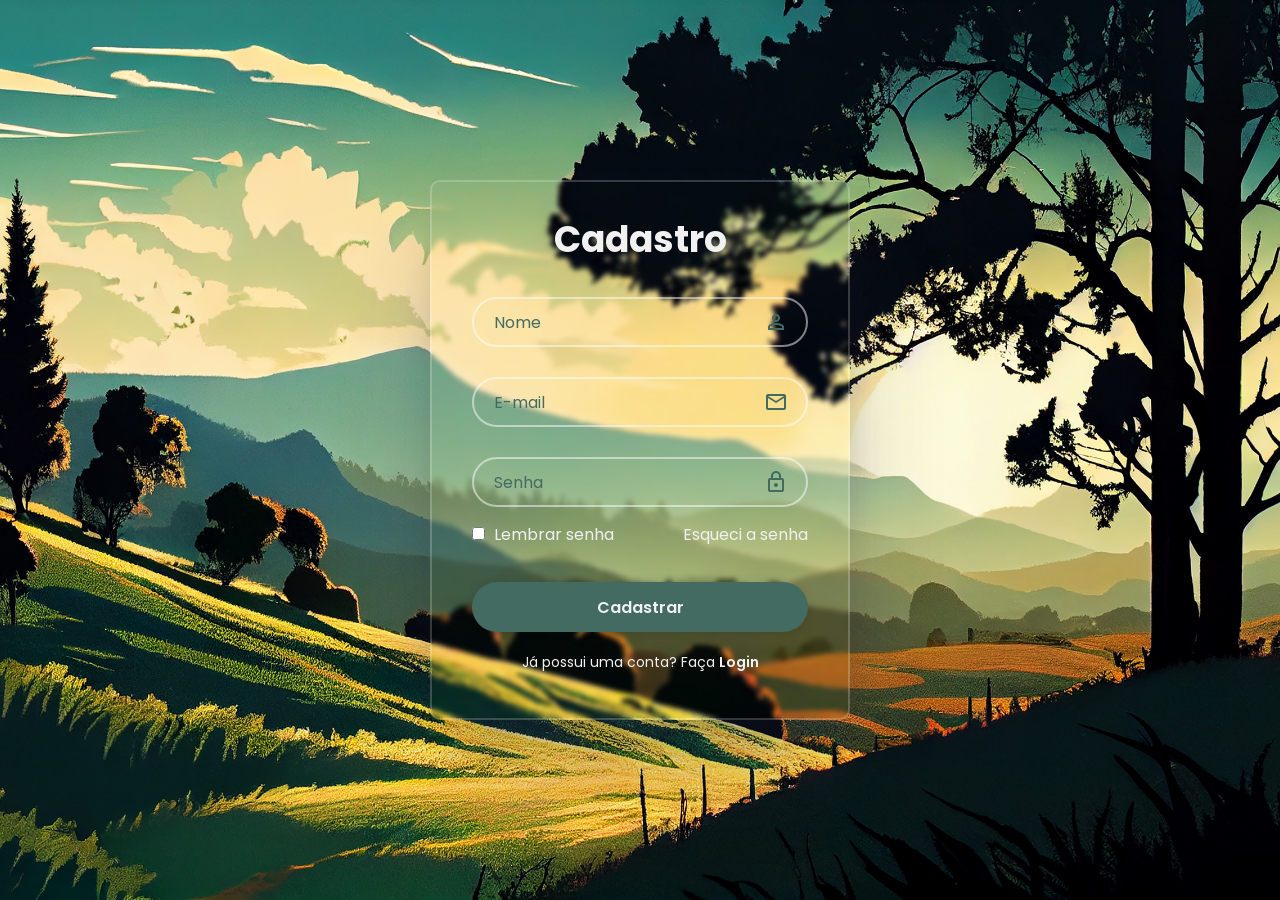
==== app/templates/register.html @ cfd6225f "feat: criação da tela e rota de cadastro, organização da estrutura do projeto e configuração do supa" ====
<!DOCTYPE html>
<html lang="pt-br">
<head>
    <meta charset="UTF-8">
    <meta name="viewport" content="width=device-width, initial-scale=1.0">
    <link href="https://fonts.googleapis.com/css2?family=Material+Symbols+Outlined:opsz,wght,FILL,GRAD@20..48,100..700,0..1,-50..200" rel="stylesheet">
    <link rel="stylesheet" href="../static/css/style.css">
    
    <title>Cadastro</title>
</head>
<body>
    <main class="container">
        <form method="POST">
            <h1>Cadastro</h1>
            <div class="input-box">
                <input placeholder="Nome" type="text" name="nome_usuario">
                <span class="material-symbols-outlined">person</span>
            </div>
            <div class="input-box">
                <input placeholder="E-mail" type="email" name="email">
                <span class="material-symbols-outlined">mail</span>
            </div>
            <div class="input-box">
                <input id="senha" placeholder="Senha" type="password"  name="password">
                <span id="toggleSenha" class="material-symbols-outlined">lock</span>
            </div>

            <div class="remember-forgot">
                <label>
                    <input type="checkbox">
                    Lembrar senha
                </label>
                <a href="#">Esqueci a senha</a>
            </div>

            <button type="submit" class="button-submit">Cadastrar</button>

            <div class="link">
                <p>Já possui uma conta? Faça <a href="{{ url_for('home') }}">Login</a></p>
            </div>
        </form>
    </main>
    
    <script src="../static/js/script.js"></script>
</body>
</html>
---- app/static/css/style.css ----
@import url('https://fonts.googleapis.com/css2?family=Poppins:ital,wght@0,100;0,200;0,300;0,400;0,500;0,600;0,700;0,800;0,900;1,100;1,200;1,300;1,400;1,500;1,600;1,700;1,800;1,900&display=swap');

*{
    margin: 0;
    padding: 0;
    box-sizing: border-box;
    font-family: 'Poppins', sans-serif;
}

body{
    display: flex;
    justify-content: center;
    align-items: center;
    min-height: 100vh;
    background: url('../img/background.jpg');
    background-size: cover;
    background-position: center;
}

.container{
    width: 420px;
    background-color: transparent;
    border: 2px solid rgba(255, 255, 255, .2);
    border-radius: 10px;
    color: #f1f1f1;
    padding: 30px 40px;
    box-shadow: rgba(50, 50, 93, 0.3) 0px 50px 100px -20px, rgba(0, 0, 0, 0.3) 0px 30px 60px -30px;
    backdrop-filter: blur(2.5px);
}

.container h1{
    font-size: 36px;
    text-align: center;

}

.input-box{
    position: relative;
    width: 100%;
    height: 50px;
    margin: 30px 0px;
}

.input-box input{
    width: 100%;
    height: 100%;
    background-color: transparent;
    border: 2px solid rgba(255, 255, 255, 0.5);
    border-radius: 40px;
    outline: none;
    font-size: 16px;
    color: rgb(67, 107, 98);
    padding: 20px 45px 20px 20px;
}

.input-box input::placeholder{
    color: rgb(67, 107, 98);
}

.input-box span{
    position: absolute;
    right: 20px;
    top: 50%;
    transform: translateY(-50%);
    font: 20px;
    color: rgb(67, 107, 98);
    cursor: pointer;

}

input[type="password"]::-ms-reveal {
  display: none;
}

input[type="password"]::-webkit-credentials-auto-fill-button,
input[type="password"]::-webkit-textfield-decoration-container {
  display: none;
}

.remember-forgot{
    display: flex;
    justify-content: space-between;
    margin: -15px 0 15px;

}

.remember-forgot label input{
    accent-color: #f1f1f1;
    margin-right: 5px;

}

.remember-forgot a{
    text-decoration: none;
    color: #f1f1f1;

}

.remember-forgot a:hover{
    text-decoration: underline;
}

.button-submit{
    width: 100%;
    height: 50px;
    background-color: rgb(67, 107, 98);
    border: none;
    border-radius: 40px;
    cursor: pointer;
    font-size: 16px;
    color: #f1f1f1;
    font-weight: 600;
    box-shadow: 0 0 10px rgba(0, 0, 0, .1);
    margin-top: 20px
}

.button-submit:hover{
    background-color: transparent;
    border: 2px solid rgba(255, 255, 255, .2);
    color:  rgb(67, 107, 98);
    transition: 0.5;
}

.link{
    font-size: 14px;
    text-align: center;
    margin: 20px 0 15px;
}

.link a{
    text-decoration: none;
    color: #f1f1f1;
    font-weight: 600;
}

.link a:hover{
    text-decoration: underline;
}
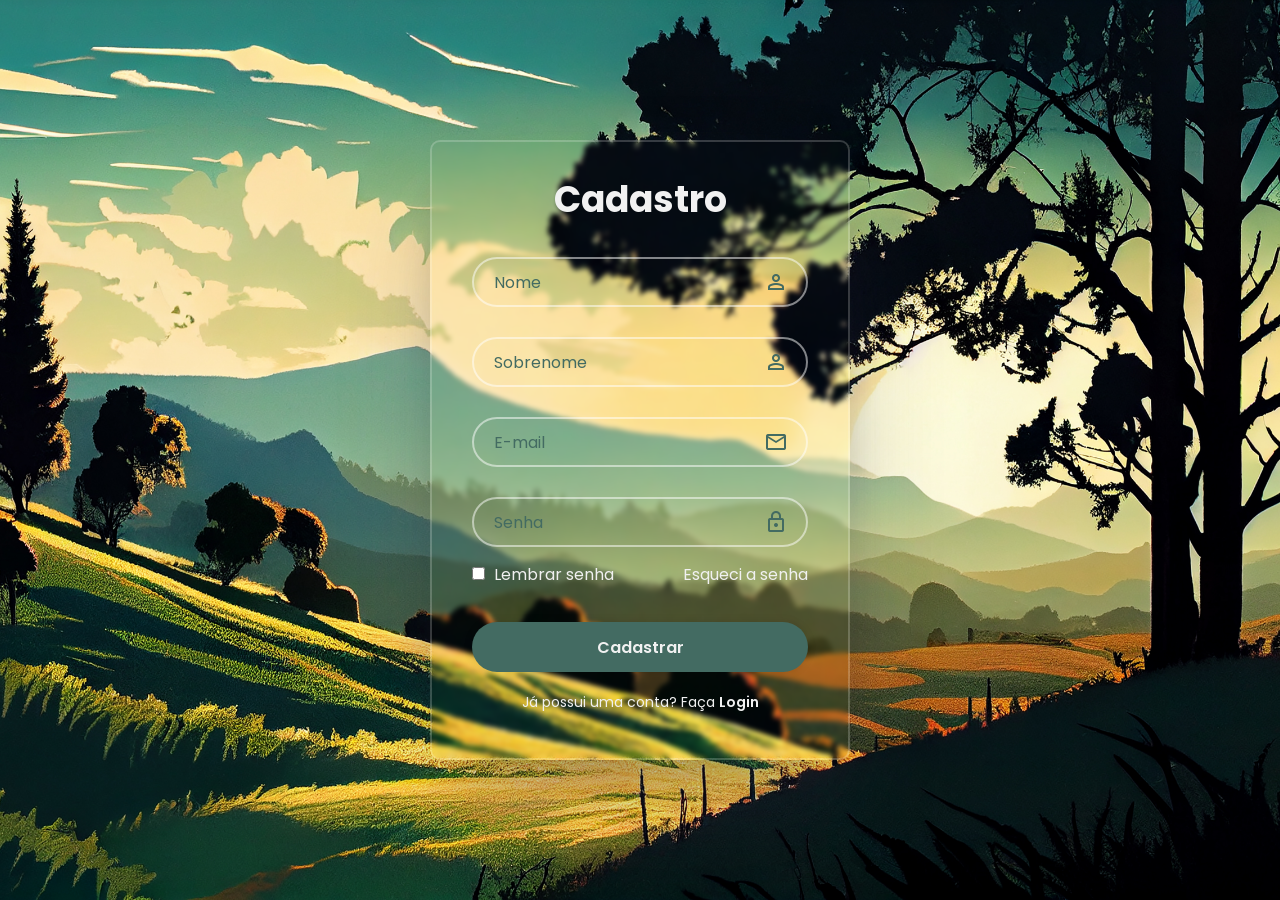
==== commit cda4fbaa: "feat: início da lógica de cadastro de usuário com supabase" ====
--- a/app/templates/register.html
+++ b/app/templates/register.html
@@ -13,7 +13,11 @@
         <form method="POST">
             <h1>Cadastro</h1>
             <div class="input-box">
-                <input placeholder="Nome" type="text" name="nome_usuario">
+                <input placeholder="Nome" type="text" name="first_name">
+                <span class="material-symbols-outlined">person</span>
+            </div>
+            <div class="input-box">
+                <input placeholder="Sobrenome" type="text" name="last_name">
                 <span class="material-symbols-outlined">person</span>
             </div>
             <div class="input-box">
